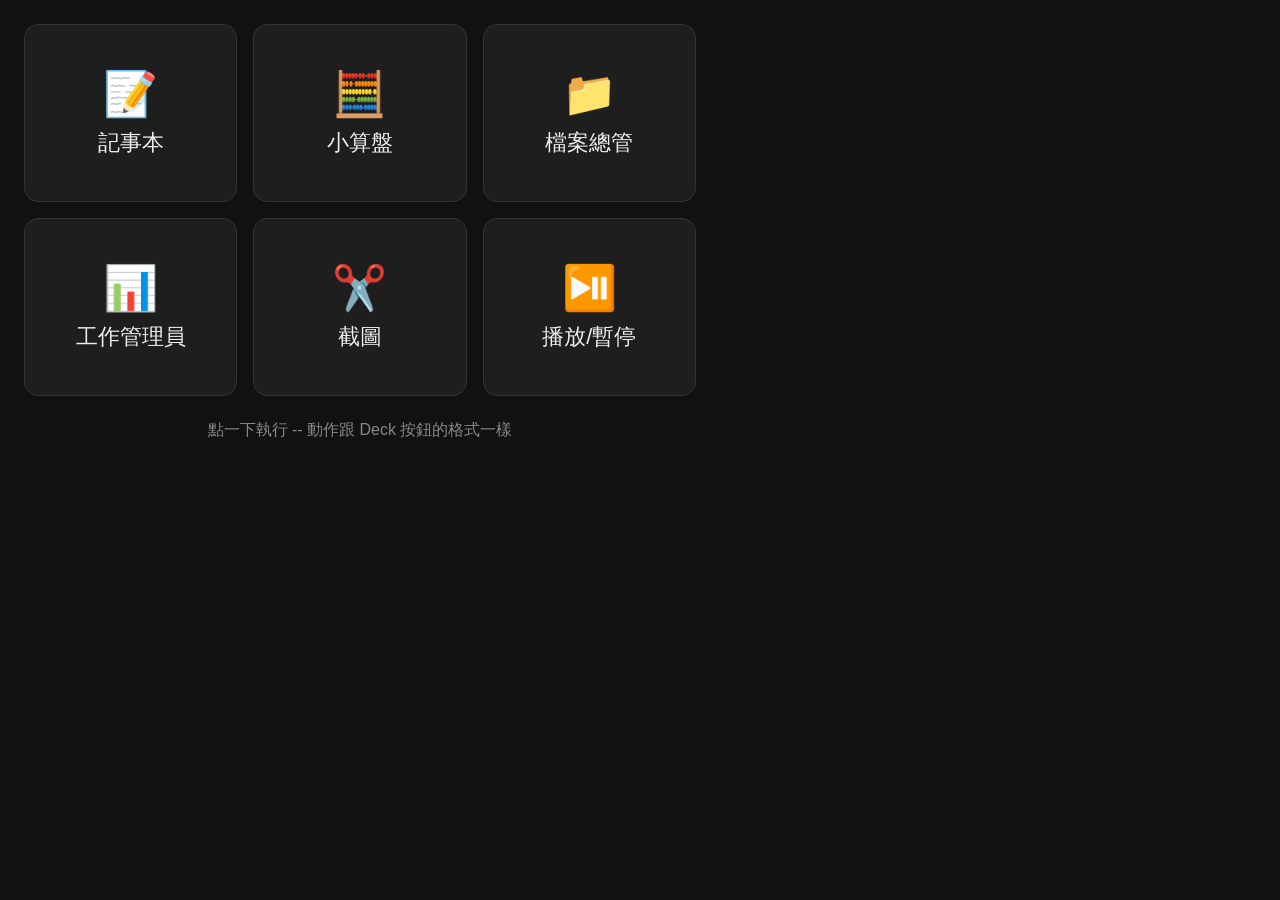
==== ESDeckPC/CanvasFiles/pages/launcher/index.html @ 99bd4de3 "新增 Canvas 模式：WebView2 渲染 HTML 頁面並傳給 ESDeck - Canvas/：背景渲染、差異比對（RLE/JPEG）、網頁呼叫 PC 動作、設定檔 - 新增 Canvas " ====
<!DOCTYPE html>
<html>
<head>
<meta charset="utf-8">
<link rel="stylesheet" href="../../shared/base.css">
<style>
  .grid { display: grid; grid-template-columns: repeat(3, 1fr); gap: 16px; padding: 24px; height: 420px; }
  .tile {
    background: #1e1e1e; border: 1px solid #333; border-radius: 14px;
    display: flex; flex-direction: column; align-items: center; justify-content: center; gap: 8px;
    font-size: 22px;
  }
  .tile .ico { font-size: 44px; }
  .tile.hit  { background: #0055cc; border-color: #0055cc; }
  .status { height: 36px; text-align: center; color: #888; font-size: 16px; }
</style>
</head>
<body>
<div class="grid" id="grid"></div>
<div class="status" id="status">點一下執行 -- 動作跟 Deck 按鈕的格式一樣</div>
<script>
  // Same fields as a Deck button: launch / hotkey / media / text / power ...
  const tiles = [
    { ico: '📝', label: '記事本',     act: { action: 'launch', target: 'notepad.exe' } },
    { ico: '🧮', label: '小算盤',     act: { action: 'launch', target: 'calc.exe' } },
    { ico: '📁', label: '檔案總管',   act: { action: 'launch', target: 'explorer.exe' } },
    { ico: '📊', label: '工作管理員', act: { action: 'hotkey', keys: ['ctrl', 'shift', 'esc'] } },
    { ico: '✂️', label: '截圖',       act: { action: 'hotkey', keys: ['win', 'shift', 's'] } },
    { ico: '⏯️', label: '播放/暫停',  act: { action: 'media',  target: 'play_pause' } },
  ];

  const grid = document.getElementById('grid');
  const status = document.getElementById('status');
  for (const t of tiles) {
    const el = document.createElement('div');
    el.className = 'tile';
    el.innerHTML = `<div class="ico">${t.ico}</div><div>${t.label}</div>`;
    el.addEventListener('click', async () => {
      el.classList.add('hit');
      setTimeout(() => el.classList.remove('hit'), 250);
      try {
        status.textContent = await esdeck.action({ label: t.label, ...t.act });
      } catch (e) {
        status.textContent = '失敗: ' + e;
      }
    });
    grid.appendChild(el);
  }
</script>
</body>
</html>
---- ESDeckPC/CanvasFiles/shared/base.css ----
/* Shared look for Canvas pages. Every page is exactly 720 x 480 px. */
* { box-sizing: border-box; }
html, body {
  margin: 0;
  width: 720px;
  height: 480px;
  overflow: hidden;
  background: #111;
  color: #eee;
  font-family: "Microsoft JhengHei UI", "Microsoft JhengHei", "Segoe UI", sans-serif;
}
.center {
  height: 100%;
  display: flex;
  flex-direction: column;
  align-items: center;
  justify-content: center;
  gap: 16px;
}
.dim { color: #888; }
.card {
  background: #1e1e1e;
  border: 1px solid #333;
  border-radius: 12px;
  padding: 16px;
}
.btn {
  background: #2a2a2a;
  color: #eee;
  border: 1px solid #444;
  border-radius: 10px;
  padding: 10px 20px;
  font: inherit;
  font-size: 20px;
}
.btn:active, .btn.hit { background: #0055cc; border-color: #0055cc; }
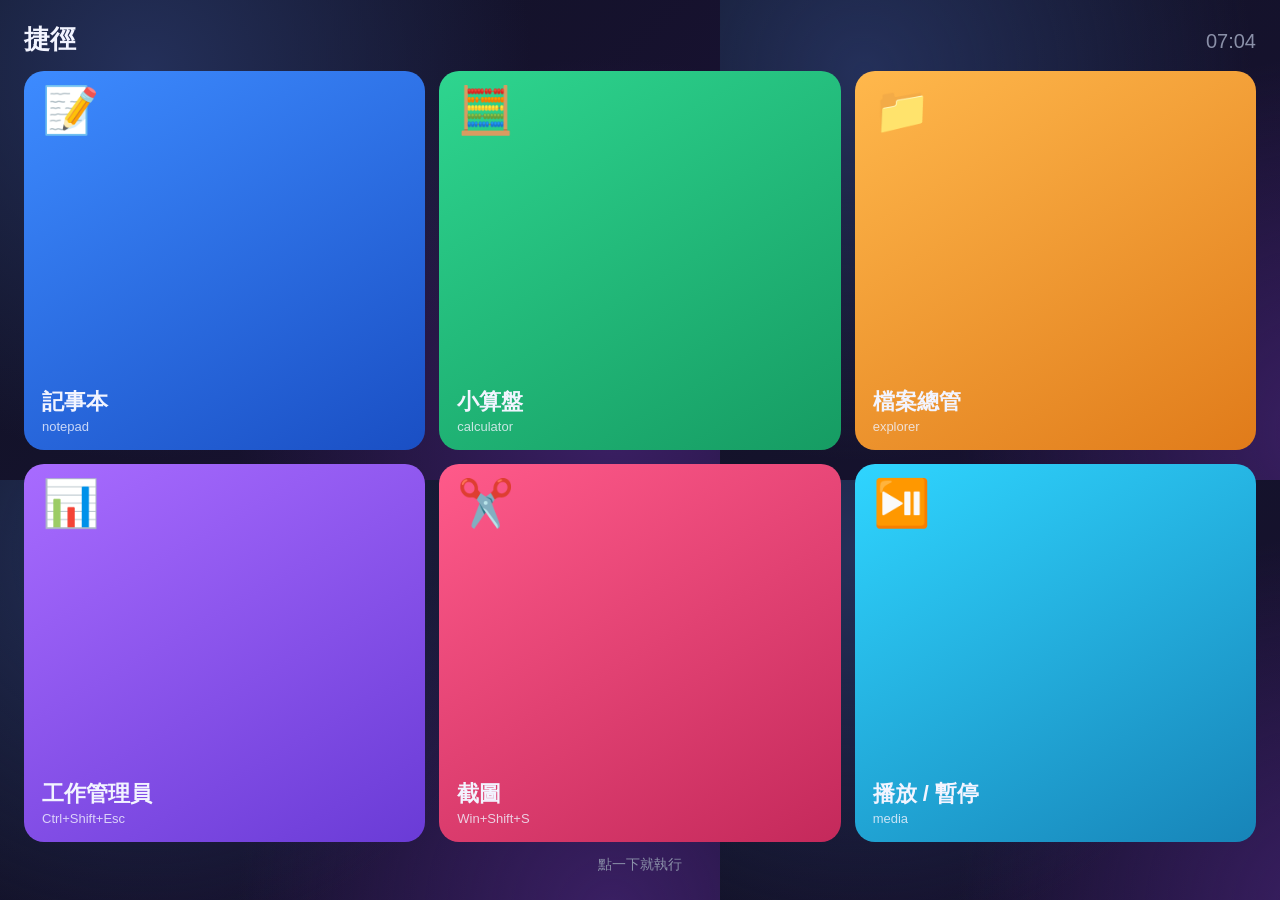
==== commit c70fe0f7: "重新設計 Canvas 示範頁面並加入 sidebar 圖示 - 新頁面：時鐘、月曆、捷徑、進度（取代原本的示範頁） - 共用 CSS：深色漸層主題，移除動畫、按下效果與焦點框 - 各頁面附 64x6" ====
--- a/ESDeckPC/CanvasFiles/pages/launcher/index.html
+++ b/ESDeckPC/CanvasFiles/pages/launcher/index.html
@@ -4,48 +4,60 @@
 <meta charset="utf-8">
 <link rel="stylesheet" href="../../shared/base.css">
 <style>
-  .grid { display: grid; grid-template-columns: repeat(3, 1fr); gap: 16px; padding: 24px; height: 420px; }
-  .tile {
-    background: #1e1e1e; border: 1px solid #333; border-radius: 14px;
-    display: flex; flex-direction: column; align-items: center; justify-content: center; gap: 8px;
-    font-size: 22px;
-  }
-  .tile .ico { font-size: 44px; }
-  .tile.hit  { background: #0055cc; border-color: #0055cc; }
-  .status { height: 36px; text-align: center; color: #888; font-size: 16px; }
+  .grid { flex: 1; display: grid; grid-template-columns: repeat(3, 1fr); grid-template-rows: repeat(2, 1fr); gap: 14px; }
+  .tile { border-radius: 20px; padding: 16px 18px; display: flex; flex-direction: column; justify-content: space-between; }
+  .tile .ico  { font-size: 46px; line-height: 1; }
+  .tile .name { font-size: 22px; font-weight: 700; }
+  .tile .desc { font-size: 13px; opacity: .8; margin-top: 2px; }
+  .status { height: 22px; font-size: 14px; color: var(--dim); text-align: center; }
 </style>
 </head>
 <body>
-<div class="grid" id="grid"></div>
-<div class="status" id="status">點一下執行 -- 動作跟 Deck 按鈕的格式一樣</div>
+<div class="page">
+  <div class="title"><h1>捷徑</h1><span class="clock" id="clock"></span></div>
+  <div class="grid" id="grid"></div>
+  <div class="status" id="status">點一下就執行</div>
+</div>
 <script>
-  // Same fields as a Deck button: launch / hotkey / media / text / power ...
-  const tiles = [
-    { ico: '📝', label: '記事本',     act: { action: 'launch', target: 'notepad.exe' } },
-    { ico: '🧮', label: '小算盤',     act: { action: 'launch', target: 'calc.exe' } },
-    { ico: '📁', label: '檔案總管',   act: { action: 'launch', target: 'explorer.exe' } },
-    { ico: '📊', label: '工作管理員', act: { action: 'hotkey', keys: ['ctrl', 'shift', 'esc'] } },
-    { ico: '✂️', label: '截圖',       act: { action: 'hotkey', keys: ['win', 'shift', 's'] } },
-    { ico: '⏯️', label: '播放/暫停',  act: { action: 'media',  target: 'play_pause' } },
+  // ---- your shortcuts: same fields as a Deck button ----
+  //   launch : { action: 'launch', target: 'C:\\path\\app.exe' or a folder / URL }
+  //   hotkey : { action: 'hotkey', keys: ['ctrl', 'shift', 'esc'] }
+  //   media  : { action: 'media',  target: 'play_pause' | 'next' | 'prev' | 'vol_up' | 'vol_down' | 'mute' }
+  //   text   : { action: 'text',   target: '要輸入的文字' }
+  const TILES = [
+    { ico: '📝', name: '記事本',     desc: 'notepad',       bg: ['#3d8bff', '#1a4fc4'], act: { action: 'launch', target: 'notepad.exe' } },
+    { ico: '🧮', name: '小算盤',     desc: 'calculator',    bg: ['#2ed58f', '#169c63'], act: { action: 'launch', target: 'calc.exe' } },
+    { ico: '📁', name: '檔案總管',   desc: 'explorer',      bg: ['#ffb84c', '#e07b1a'], act: { action: 'launch', target: 'explorer.exe' } },
+    { ico: '📊', name: '工作管理員', desc: 'Ctrl+Shift+Esc', bg: ['#a86bff', '#6a3bd6'], act: { action: 'hotkey', keys: ['ctrl', 'shift', 'esc'] } },
+    { ico: '✂️', name: '截圖',       desc: 'Win+Shift+S',   bg: ['#ff5a8a', '#c4295b'], act: { action: 'hotkey', keys: ['win', 'shift', 's'] } },
+    { ico: '⏯️', name: '播放 / 暫停', desc: 'media',        bg: ['#2fd5ff', '#1784b8'], act: { action: 'media',  target: 'play_pause' } },
   ];
+  // -------------------------------------------------------
 
-  const grid = document.getElementById('grid');
-  const status = document.getElementById('status');
-  for (const t of tiles) {
+  const $ = id => document.getElementById(id);
+  const pad = n => String(n).padStart(2, '0');
+
+  // No pressed / highlight effect on purpose: the tap runs the action and
+  // only the small status line changes.
+  for (const t of TILES) {
     const el = document.createElement('div');
     el.className = 'tile';
-    el.innerHTML = `<div class="ico">${t.ico}</div><div>${t.label}</div>`;
+    el.style.background = `linear-gradient(150deg, ${t.bg[0]}, ${t.bg[1]})`;
+    el.innerHTML = `<div class="ico">${t.ico}</div><div><div class="name">${t.name}</div><div class="desc">${t.desc}</div></div>`;
     el.addEventListener('click', async () => {
-      el.classList.add('hit');
-      setTimeout(() => el.classList.remove('hit'), 250);
       try {
-        status.textContent = await esdeck.action({ label: t.label, ...t.act });
+        const r = await esdeck.action({ label: t.name, ...t.act });
+        $('status').textContent = `${t.name}：${r}`;
       } catch (e) {
-        status.textContent = '失敗: ' + e;
+        $('status').textContent = `${t.name} 失敗：${e}`;
       }
     });
-    grid.appendChild(el);
+    $('grid').appendChild(el);
   }
+
+  const tick = () => { const n = new Date(); $('clock').textContent = `${pad(n.getHours())}:${pad(n.getMinutes())}`; };
+  tick();
+  setInterval(tick, 10000);
 </script>
 </body>
 </html>
--- a/ESDeckPC/CanvasFiles/shared/base.css
+++ b/ESDeckPC/CanvasFiles/shared/base.css
@@ -1,36 +1,57 @@
-/* Shared look for Canvas pages. Every page is exactly 720 x 480 px. */
+/* ------------------------------------------------------------------
+   Shared look for Canvas pages. Every page is exactly 720 x 480 px.
+
+   Canvas pages are for showing things, with a few simple buttons:
+   - no animations / transitions / hover or pressed styles -- every
+     changed pixel has to travel to the ESP over USB
+   - no scrolling areas
+   - digits use tabular-nums so a ticking number doesn't shift its
+     neighbours (fewer changed pixels)
+   ------------------------------------------------------------------ */
+:root {
+  --bg1: #0f1424;
+  --bg2: #1b1035;
+  --card: rgba(255, 255, 255, 0.06);
+  --card-line: rgba(255, 255, 255, 0.10);
+  --text: #f2f4ff;
+  --dim: #8a90a8;
+  --blue: #3d8bff;
+  --cyan: #2fd5ff;
+  --purple: #a86bff;
+  --orange: #ff8a4c;
+  --red: #ff5a5f;
+  --green: #2ed58f;
+  --yellow: #ffd54f;
+}
 * { box-sizing: border-box; }
+*:focus { outline: none; }
 html, body {
   margin: 0;
   width: 720px;
   height: 480px;
   overflow: hidden;
-  background: #111;
-  color: #eee;
+  color: var(--text);
+  background: radial-gradient(circle at 20% 15%, #24305a 0%, transparent 55%),
+              radial-gradient(circle at 85% 90%, #3a1f63 0%, transparent 50%),
+              linear-gradient(135deg, var(--bg1), var(--bg2));
   font-family: "Microsoft JhengHei UI", "Microsoft JhengHei", "Segoe UI", sans-serif;
+  font-variant-numeric: tabular-nums;
 }
-.center {
-  height: 100%;
-  display: flex;
-  flex-direction: column;
-  align-items: center;
-  justify-content: center;
-  gap: 16px;
+.page   { position: absolute; inset: 0; padding: 22px 24px; display: flex; flex-direction: column; gap: 14px; }
+.row    { display: flex; gap: 14px; }
+.grow   { flex: 1; min-width: 0; }
+.dim    { color: var(--dim); }
+.card {
+  background: var(--card);
+  border: 1px solid var(--card-line);
+  border-radius: 18px;
+  padding: 14px 16px;
 }
-.dim { color: #888; }
-.card {
-  background: #1e1e1e;
-  border: 1px solid #333;
-  border-radius: 12px;
-  padding: 16px;
-}
-.btn {
-  background: #2a2a2a;
-  color: #eee;
-  border: 1px solid #444;
-  border-radius: 10px;
-  padding: 10px 20px;
-  font: inherit;
-  font-size: 20px;
-}
-.btn:active, .btn.hit { background: #0055cc; border-color: #0055cc; }
+.label  { font-size: 14px; color: var(--dim); letter-spacing: 1px; }
+.value  { font-size: 28px; font-weight: 700; margin-top: 4px; }
+.small  { font-size: 14px; color: var(--dim); margin-top: 2px; }
+.bar    { height: 8px; background: rgba(255, 255, 255, 0.10); border-radius: 4px; overflow: hidden; margin-top: 8px; }
+.bar > div { height: 100%; border-radius: 4px; background: linear-gradient(90deg, var(--blue), var(--cyan)); }
+.title  { display: flex; align-items: baseline; justify-content: space-between; }
+.title h1 { margin: 0; font-size: 26px; font-weight: 700; }
+.title .clock { font-size: 20px; color: var(--dim); }
